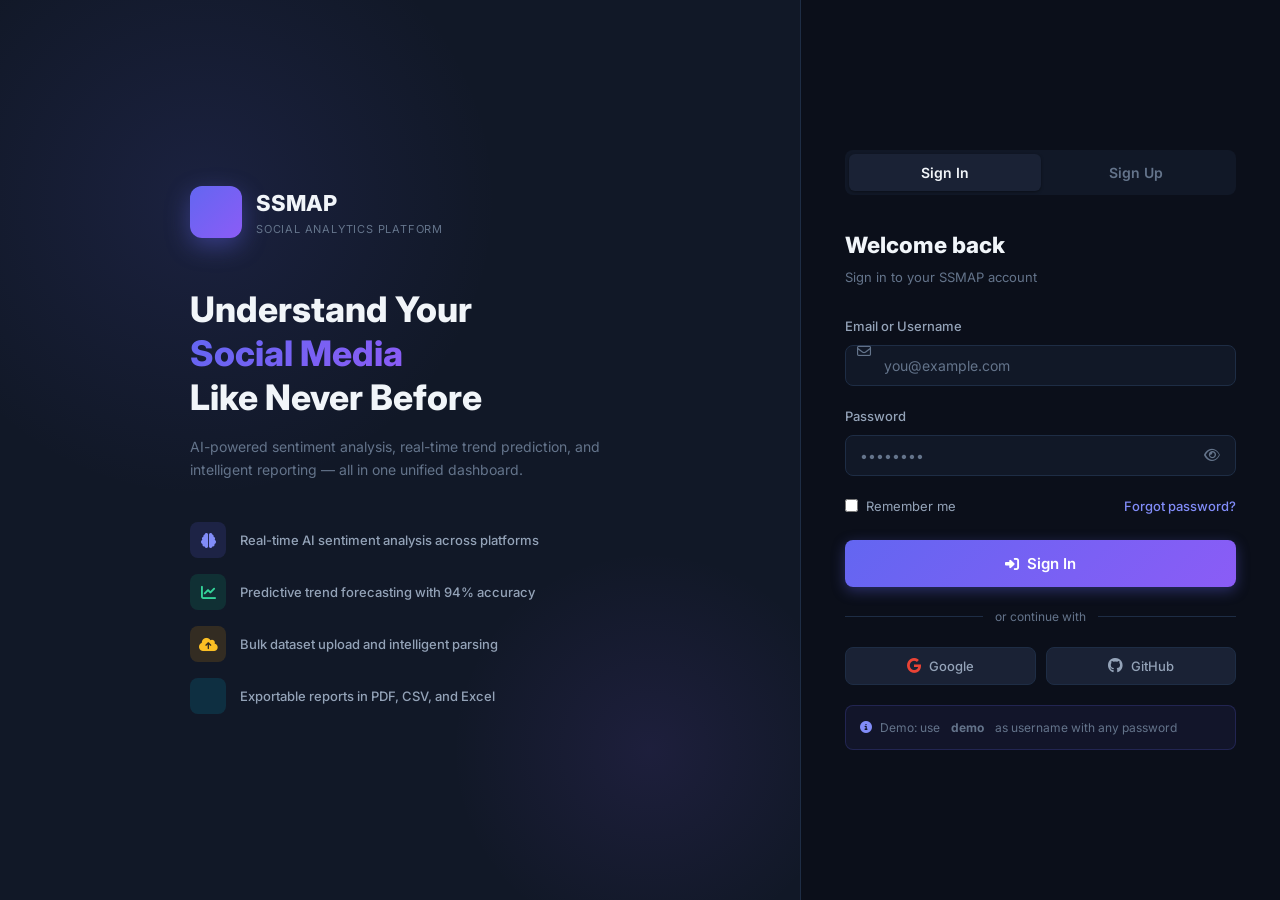
==== index.html @ 897c2b69 "Initial commit" ====
<!DOCTYPE html>
<html lang="en">
<head>
  <meta charset="UTF-8" />
  <meta name="viewport" content="width=device-width, initial-scale=1.0" />
  <title>SSMAP — Login</title>
  <link rel="preconnect" href="https://fonts.googleapis.com" />
  <link rel="preconnect" href="https://fonts.gstatic.com" crossorigin />
  <link href="https://fonts.googleapis.com/css2?family=Inter:wght@300;400;500;600;700;800&display=swap" rel="stylesheet" />
  <link rel="stylesheet" href="https://cdnjs.cloudflare.com/ajax/libs/font-awesome/6.5.1/css/all.min.css" />
  <link rel="stylesheet" href="css/style.css" />
  <style>
    body { display: flex; min-height: 100vh; overflow: hidden; }

    /* Left Panel */
    .auth-left {
      flex: 1;
      background: var(--bg-secondary);
      display: flex;
      flex-direction: column;
      justify-content: center;
      align-items: center;
      padding: 60px;
      position: relative;
      overflow: hidden;
    }
    .auth-left::before {
      content: '';
      position: absolute;
      width: 600px; height: 600px;
      border-radius: 50%;
      background: radial-gradient(circle, rgba(99,102,241,0.12), transparent 70%);
      top: -100px; left: -100px;
      animation: pulse 6s ease-in-out infinite;
    }
    .auth-left::after {
      content: '';
      position: absolute;
      width: 400px; height: 400px;
      border-radius: 50%;
      background: radial-gradient(circle, rgba(139,92,246,0.1), transparent 70%);
      bottom: -50px; right: -50px;
      animation: pulse 8s ease-in-out infinite reverse;
    }
    @keyframes pulse { 0%,100%{transform:scale(1)}50%{transform:scale(1.1)} }

    .auth-left-content { position: relative; z-index: 1; max-width: 420px; }

    .brand { display: flex; align-items: center; gap: 14px; margin-bottom: 48px; }
    .brand-icon {
      width: 52px; height: 52px;
      background: var(--gradient-primary);
      border-radius: var(--radius-md);
      display: flex; align-items: center; justify-content: center;
      font-size: 24px; color: #fff;
      box-shadow: 0 8px 24px rgba(99,102,241,0.4);
    }
    .brand-name { font-size: 22px; font-weight: 800; color: var(--text-primary); }
    .brand-sub { font-size: 11px; color: var(--text-muted); text-transform: uppercase; letter-spacing: 0.8px; }

    .hero-title { font-size: 2.2rem; font-weight: 800; line-height: 1.25; margin-bottom: 16px; }
    .hero-title span { background: var(--gradient-primary); -webkit-background-clip: text; -webkit-text-fill-color: transparent; background-clip: text; }
    .hero-desc { color: var(--text-muted); font-size: 14px; line-height: 1.7; margin-bottom: 40px; }

    .feature-list { display: flex; flex-direction: column; gap: 16px; }
    .feature-item { display: flex; align-items: center; gap: 14px; }
    .feature-icon {
      width: 36px; height: 36px;
      border-radius: var(--radius-sm);
      display: flex; align-items: center; justify-content: center;
      font-size: 15px; flex-shrink: 0;
    }
    .feature-icon.a { background: rgba(99,102,241,0.15); color: var(--primary-light); }
    .feature-icon.b { background: rgba(16,185,129,0.15); color: #34d399; }
    .feature-icon.c { background: rgba(245,158,11,0.15); color: #fbbf24; }
    .feature-icon.d { background: rgba(6,182,212,0.15); color: #22d3ee; }
    .feature-text { font-size: 13px; color: var(--text-secondary); font-weight: 500; }

    /* Right Panel */
    .auth-right {
      width: 480px;
      flex-shrink: 0;
      background: var(--bg-primary);
      border-left: 1px solid var(--border);
      display: flex;
      align-items: center;
      justify-content: center;
      padding: 48px 44px;
    }
    .auth-form-wrapper { width: 100%; }

    .auth-tabs { display: flex; background: var(--bg-secondary); border-radius: var(--radius-sm); padding: 4px; margin-bottom: 32px; }
    .auth-tab {
      flex: 1; padding: 10px;
      border-radius: 6px;
      border: none;
      background: transparent;
      color: var(--text-muted);
      font-size: 14px;
      font-weight: 600;
      cursor: pointer;
      font-family: inherit;
      transition: var(--transition);
    }
    .auth-tab.active { background: var(--bg-card); color: var(--text-primary); box-shadow: var(--shadow-sm); }

    .auth-form { display: none; }
    .auth-form.active { display: block; animation: fadeInUp 0.35s ease; }

    .auth-heading { margin-bottom: 28px; }
    .auth-heading h2 { font-size: 1.4rem; font-weight: 800; }
    .auth-heading p { color: var(--text-muted); font-size: 13px; margin-top: 4px; }

    .password-wrapper { position: relative; }
    .password-toggle {
      position: absolute; right: 12px; top: 50%; transform: translateY(-50%);
      background: none; border: none; color: var(--text-muted); cursor: pointer;
      font-size: 14px; padding: 4px; transition: var(--transition);
    }
    .password-toggle:hover { color: var(--text-secondary); }

    .remember-row { display: flex; align-items: center; justify-content: space-between; margin-bottom: 24px; }
    .checkbox-label { display: flex; align-items: center; gap: 8px; cursor: pointer; font-size: 13px; color: var(--text-secondary); }
    .checkbox-label input { accent-color: var(--primary); }
    .forgot-link { font-size: 13px; color: var(--primary-light); font-weight: 500; }
    .forgot-link:hover { color: var(--text-primary); }

    .divider-text { display: flex; align-items: center; gap: 12px; margin: 20px 0; }
    .divider-text::before, .divider-text::after { content: ''; flex: 1; height: 1px; background: var(--border); }
    .divider-text span { font-size: 12px; color: var(--text-muted); }

    .social-btns { display: grid; grid-template-columns: 1fr 1fr; gap: 10px; margin-bottom: 20px; }
    .social-btn {
      display: flex; align-items: center; justify-content: center; gap: 8px;
      padding: 10px; border-radius: var(--radius-sm);
      background: var(--bg-card); border: 1px solid var(--border);
      color: var(--text-secondary); font-size: 13px; font-weight: 500;
      cursor: pointer; font-family: inherit; transition: var(--transition);
    }
    .social-btn:hover { border-color: var(--primary); color: var(--text-primary); }
    .social-btn i { font-size: 15px; }
    .social-btn .fa-google { color: #ea4335; }
    .social-btn .fa-github { color: #94a3b8; }

    .demo-hint {
      background: rgba(99,102,241,0.08);
      border: 1px solid rgba(99,102,241,0.2);
      border-radius: var(--radius-sm);
      padding: 12px 14px;
      font-size: 12px;
      color: var(--text-muted);
      margin-top: 20px;
      display: flex; align-items: center; gap: 8px;
    }
    .demo-hint i { color: var(--primary-light); }

    .strength-bar { height: 4px; border-radius: 4px; background: var(--bg-secondary); margin-top: 8px; overflow: hidden; }
    .strength-fill { height: 100%; border-radius: 4px; transition: width 0.3s, background 0.3s; width: 0%; }
    .strength-label { font-size: 11px; margin-top: 4px; font-weight: 500; }

    @media (max-width: 860px) {
      .auth-left { display: none; }
      .auth-right { width: 100%; border: none; }
    }
  </style>
</head>
<body>
  <!-- Left Panel -->
  <div class="auth-left">
    <div class="auth-left-content">
      <div class="brand">
        <div class="brand-icon"><i class="fa-solid fa-chart-network"></i></div>
        <div>
          <div class="brand-name">SSMAP</div>
          <div class="brand-sub">Social Analytics Platform</div>
        </div>
      </div>

      <h1 class="hero-title">
        Understand Your<br />
        <span>Social Media</span><br />
        Like Never Before
      </h1>
      <p class="hero-desc">
        AI-powered sentiment analysis, real-time trend prediction, and intelligent reporting — all in one unified dashboard.
      </p>

      <div class="feature-list">
        <div class="feature-item">
          <div class="feature-icon a"><i class="fa-solid fa-brain"></i></div>
          <div class="feature-text">Real-time AI sentiment analysis across platforms</div>
        </div>
        <div class="feature-item">
          <div class="feature-icon b"><i class="fa-solid fa-chart-line"></i></div>
          <div class="feature-text">Predictive trend forecasting with 94% accuracy</div>
        </div>
        <div class="feature-item">
          <div class="feature-icon c"><i class="fa-solid fa-cloud-arrow-up"></i></div>
          <div class="feature-text">Bulk dataset upload and intelligent parsing</div>
        </div>
        <div class="feature-item">
          <div class="feature-icon d"><i class="fa-solid fa-file-chart-column"></i></div>
          <div class="feature-text">Exportable reports in PDF, CSV, and Excel</div>
        </div>
      </div>
    </div>
  </div>

  <!-- Right Panel -->
  <div class="auth-right">
    <div class="auth-form-wrapper">
      <!-- Tabs -->
      <div class="auth-tabs">
        <button class="auth-tab active" id="tab-login" onclick="switchTab('login')">Sign In</button>
        <button class="auth-tab" id="tab-signup" onclick="switchTab('signup')">Sign Up</button>
      </div>

      <!-- Login Form -->
      <div class="auth-form active" id="form-login">
        <div class="auth-heading">
          <h2>Welcome back</h2>
          <p>Sign in to your SSMAP account</p>
        </div>

        <div class="form-group form-control-icon">
          <label class="form-label">Email or Username</label>
          <i class="fa-regular fa-envelope"></i>
          <input type="text" class="form-control" id="login-identifier" placeholder="you@example.com" />
        </div>

        <div class="form-group">
          <label class="form-label">Password</label>
          <div class="password-wrapper">
            <input type="password" class="form-control" id="login-password" placeholder="••••••••" />
            <button class="password-toggle" onclick="togglePwd('login-password', this)" type="button">
              <i class="fa-regular fa-eye"></i>
            </button>
          </div>
        </div>

        <div class="remember-row">
          <label class="checkbox-label">
            <input type="checkbox" id="remember-me" />
            Remember me
          </label>
          <a href="#" class="forgot-link">Forgot password?</a>
        </div>

        <button class="btn btn-primary btn-block btn-lg" id="login-btn" onclick="handleLogin()">
          <i class="fa-solid fa-right-to-bracket"></i>
          Sign In
        </button>

        <div class="divider-text"><span>or continue with</span></div>

        <div class="social-btns">
          <button class="social-btn" onclick="socialLogin('Google')">
            <i class="fa-brands fa-google"></i> Google
          </button>
          <button class="social-btn" onclick="socialLogin('GitHub')">
            <i class="fa-brands fa-github"></i> GitHub
          </button>
        </div>

        <div class="demo-hint">
          <i class="fa-solid fa-circle-info"></i>
          Demo: use <strong>&nbsp;demo&nbsp;</strong> as username with any password
        </div>
      </div>

      <!-- Signup Form -->
      <div class="auth-form" id="form-signup">
        <div class="auth-heading">
          <h2>Create account</h2>
          <p>Start your free SSMAP trial today</p>
        </div>

        <div class="grid grid-2" style="gap:12px;">
          <div class="form-group">
            <label class="form-label">First Name</label>
            <input type="text" class="form-control" id="signup-first" placeholder="Alex" />
          </div>
          <div class="form-group">
            <label class="form-label">Last Name</label>
            <input type="text" class="form-control" id="signup-last" placeholder="Johnson" />
          </div>
        </div>

        <div class="form-group form-control-icon">
          <label class="form-label">Work Email</label>
          <i class="fa-regular fa-envelope"></i>
          <input type="email" class="form-control" id="signup-email" placeholder="you@company.com" />
        </div>

        <div class="form-group">
          <label class="form-label">Password</label>
          <div class="password-wrapper">
            <input type="password" class="form-control" id="signup-password" placeholder="Min. 8 characters" oninput="checkPasswordStrength(this.value)" />
            <button class="password-toggle" onclick="togglePwd('signup-password', this)" type="button">
              <i class="fa-regular fa-eye"></i>
            </button>
          </div>
          <div class="strength-bar"><div class="strength-fill" id="strength-fill"></div></div>
          <div class="strength-label text-muted" id="strength-label"></div>
        </div>

        <div class="form-group">
          <label class="form-label">Organization (optional)</label>
          <input type="text" class="form-control" id="signup-org" placeholder="Your company or university" />
        </div>

        <div class="form-group">
          <label class="checkbox-label" style="margin-bottom:0">
            <input type="checkbox" id="agree-terms" />
            I agree to the <a href="#" class="forgot-link" style="margin-left:4px">Terms of Service</a>&nbsp;and&nbsp;<a href="#" class="forgot-link">Privacy Policy</a>
          </label>
        </div>

        <button class="btn btn-primary btn-block btn-lg" onclick="handleSignup()">
          <i class="fa-solid fa-user-plus"></i>
          Create Account
        </button>

        <div class="social-btns" style="margin-top:16px;">
          <button class="social-btn" onclick="socialLogin('Google')">
            <i class="fa-brands fa-google"></i> Google
          </button>
          <button class="social-btn" onclick="socialLogin('GitHub')">
            <i class="fa-brands fa-github"></i> GitHub
          </button>
        </div>
      </div>
    </div>
  </div>

  <script src="js/app.js"></script>
  <script>
    // Redirect if already logged in
    if (Auth.getUser()) window.location.href = 'dashboard.html';

    function switchTab(tab) {
      document.querySelectorAll('.auth-tab').forEach(t => t.classList.remove('active'));
      document.querySelectorAll('.auth-form').forEach(f => f.classList.remove('active'));
      document.getElementById('tab-' + tab).classList.add('active');
      document.getElementById('form-' + tab).classList.add('active');
    }

    function togglePwd(id, btn) {
      const input = document.getElementById(id);
      const icon = btn.querySelector('i');
      if (input.type === 'password') {
        input.type = 'text';
        icon.className = 'fa-regular fa-eye-slash';
      } else {
        input.type = 'password';
        icon.className = 'fa-regular fa-eye';
      }
    }

    function handleLogin() {
      const identifier = document.getElementById('login-identifier').value.trim();
      const password   = document.getElementById('login-password').value;
      const btn        = document.getElementById('login-btn');

      if (!identifier || !password) {
        showToast('Please fill in all fields', 'error'); return;
      }

      btn.disabled = true;
      btn.innerHTML = '<span class="spinner"></span> Signing in…';

      setTimeout(() => {
        const user = mockLogin(identifier, password);
        if (user) {
          Auth.login(user);
          showToast('Welcome back, ' + user.name + '!', 'success');
          setTimeout(() => window.location.href = 'dashboard.html', 700);
        } else {
          showToast('Invalid credentials. Try "demo" as username.', 'error');
          btn.disabled = false;
          btn.innerHTML = '<i class="fa-solid fa-right-to-bracket"></i> Sign In';
        }
      }, 900);
    }

    function handleSignup() {
      const first  = document.getElementById('signup-first').value.trim();
      const last   = document.getElementById('signup-last').value.trim();
      const email  = document.getElementById('signup-email').value.trim();
      const pwd    = document.getElementById('signup-password').value;
      const agreed = document.getElementById('agree-terms').checked;

      if (!first || !last || !email || !pwd) { showToast('Please fill in all required fields', 'error'); return; }
      if (!agreed) { showToast('Please agree to the Terms of Service', 'warning'); return; }
      if (pwd.length < 8) { showToast('Password must be at least 8 characters', 'error'); return; }

      const user = { id: 99, name: first + ' ' + last, email, role: 'Analyst', avatar: first[0] + last[0] };
      Auth.login(user);
      showToast('Account created! Welcome aboard.', 'success');
      setTimeout(() => window.location.href = 'dashboard.html', 800);
    }

    function socialLogin(provider) {
      showToast(provider + ' OAuth integration coming soon!', 'info');
    }

    function checkPasswordStrength(pwd) {
      const fill  = document.getElementById('strength-fill');
      const label = document.getElementById('strength-label');
      let score = 0;
      if (pwd.length >= 8)   score++;
      if (/[A-Z]/.test(pwd)) score++;
      if (/[0-9]/.test(pwd)) score++;
      if (/[^A-Za-z0-9]/.test(pwd)) score++;
      const levels = [
        { w: '0%',   c: 'transparent', t: '' },
        { w: '25%',  c: '#ef4444', t: 'Weak' },
        { w: '50%',  c: '#f59e0b', t: 'Fair' },
        { w: '75%',  c: '#06b6d4', t: 'Good' },
        { w: '100%', c: '#10b981', t: 'Strong' },
      ];
      const l = levels[score] || levels[0];
      fill.style.width = l.w;
      fill.style.background = l.c;
      label.textContent = l.t;
      label.style.color = l.c;
    }

    // Enter key → login
    document.addEventListener('keydown', e => {
      if (e.key === 'Enter') {
        if (document.getElementById('form-login').classList.contains('active')) handleLogin();
        else handleSignup();
      }
    });
  </script>
</body>
</html>
---- css/style.css ----
/* ============================================
   Smart Social Media Analytics Platform
   Global Stylesheet
   ============================================ */

@import url('https://fonts.googleapis.com/css2?family=Inter:wght@300;400;500;600;700;800&display=swap');

:root {
  --bg-primary: #0b0f1a;
  --bg-secondary: #111827;
  --bg-card: #1a2235;
  --bg-card-hover: #1e2a40;
  --sidebar-bg: #0d1421;
  --sidebar-width: 260px;

  --primary: #6366f1;
  --primary-dark: #4f46e5;
  --primary-light: #818cf8;
  --accent: #8b5cf6;
  --success: #10b981;
  --warning: #f59e0b;
  --danger: #ef4444;
  --info: #06b6d4;

  --text-primary: #f1f5f9;
  --text-secondary: #94a3b8;
  --text-muted: #64748b;
  --border: #1e2d45;
  --border-light: #263347;

  --gradient-primary: linear-gradient(135deg, #6366f1, #8b5cf6);
  --gradient-success: linear-gradient(135deg, #10b981, #059669);
  --gradient-warning: linear-gradient(135deg, #f59e0b, #d97706);
  --gradient-danger: linear-gradient(135deg, #ef4444, #dc2626);
  --gradient-info: linear-gradient(135deg, #06b6d4, #0284c7);

  --shadow-sm: 0 1px 3px rgba(0,0,0,0.4);
  --shadow-md: 0 4px 16px rgba(0,0,0,0.4);
  --shadow-lg: 0 8px 32px rgba(0,0,0,0.5);
  --shadow-glow: 0 0 24px rgba(99,102,241,0.2);

  --radius-sm: 8px;
  --radius-md: 12px;
  --radius-lg: 16px;
  --radius-xl: 24px;

  --transition: all 0.2s ease;
  --transition-slow: all 0.35s ease;
}

*, *::before, *::after { box-sizing: border-box; margin: 0; padding: 0; }

html { scroll-behavior: smooth; }

body {
  font-family: 'Inter', -apple-system, BlinkMacSystemFont, sans-serif;
  background: var(--bg-primary);
  color: var(--text-primary);
  min-height: 100vh;
  font-size: 14px;
  line-height: 1.6;
  -webkit-font-smoothing: antialiased;
}

/* ─── Scrollbar ─── */
::-webkit-scrollbar { width: 6px; height: 6px; }
::-webkit-scrollbar-track { background: var(--bg-secondary); }
::-webkit-scrollbar-thumb { background: var(--border-light); border-radius: 3px; }
::-webkit-scrollbar-thumb:hover { background: var(--primary); }

/* ─── Typography ─── */
h1 { font-size: 2rem; font-weight: 800; }
h2 { font-size: 1.5rem; font-weight: 700; }
h3 { font-size: 1.15rem; font-weight: 600; }
h4 { font-size: 1rem; font-weight: 600; }
p { color: var(--text-secondary); }

a { color: var(--primary-light); text-decoration: none; transition: var(--transition); }
a:hover { color: var(--text-primary); }

/* ─── Buttons ─── */
.btn {
  display: inline-flex;
  align-items: center;
  gap: 8px;
  padding: 10px 20px;
  border-radius: var(--radius-sm);
  font-size: 14px;
  font-weight: 600;
  cursor: pointer;
  border: none;
  transition: var(--transition);
  white-space: nowrap;
  font-family: inherit;
}
.btn-primary {
  background: var(--gradient-primary);
  color: #fff;
  box-shadow: 0 4px 14px rgba(99,102,241,0.35);
}
.btn-primary:hover { transform: translateY(-1px); box-shadow: 0 6px 20px rgba(99,102,241,0.45); }
.btn-secondary { background: var(--bg-card); color: var(--text-primary); border: 1px solid var(--border-light); }
.btn-secondary:hover { background: var(--bg-card-hover); border-color: var(--primary); }
.btn-success { background: var(--gradient-success); color: #fff; }
.btn-danger { background: var(--gradient-danger); color: #fff; }
.btn-sm { padding: 6px 14px; font-size: 12px; }
.btn-lg { padding: 14px 28px; font-size: 15px; }
.btn-block { width: 100%; justify-content: center; }
.btn:disabled { opacity: 0.5; cursor: not-allowed; transform: none !important; }
.btn i { font-size: 14px; }

/* ─── Form Elements ─── */
.form-group { margin-bottom: 20px; }
.form-label {
  display: block;
  font-size: 13px;
  font-weight: 500;
  color: var(--text-secondary);
  margin-bottom: 8px;
}
.form-control {
  width: 100%;
  padding: 11px 14px;
  background: var(--bg-secondary);
  border: 1px solid var(--border);
  border-radius: var(--radius-sm);
  color: var(--text-primary);
  font-size: 14px;
  font-family: inherit;
  transition: var(--transition);
  outline: none;
}
.form-control:focus { border-color: var(--primary); box-shadow: 0 0 0 3px rgba(99,102,241,0.15); }
.form-control::placeholder { color: var(--text-muted); }
.form-control-icon { position: relative; }
.form-control-icon i { position: absolute; left: 12px; top: 50%; transform: translateY(-50%); color: var(--text-muted); }
.form-control-icon .form-control { padding-left: 38px; }
select.form-control { cursor: pointer; }
textarea.form-control { resize: vertical; min-height: 100px; }

/* ─── Cards ─── */
.card {
  background: var(--bg-card);
  border: 1px solid var(--border);
  border-radius: var(--radius-lg);
  padding: 24px;
  transition: var(--transition-slow);
}
.card:hover { border-color: var(--border-light); }
.card-header {
  display: flex;
  align-items: center;
  justify-content: space-between;
  margin-bottom: 20px;
}
.card-title { font-size: 15px; font-weight: 600; color: var(--text-primary); }
.card-subtitle { font-size: 12px; color: var(--text-muted); margin-top: 2px; }

/* ─── Stat Cards ─── */
.stat-card {
  background: var(--bg-card);
  border: 1px solid var(--border);
  border-radius: var(--radius-lg);
  padding: 22px 24px;
  display: flex;
  align-items: center;
  gap: 18px;
  transition: var(--transition-slow);
  position: relative;
  overflow: hidden;
}
.stat-card::before {
  content: '';
  position: absolute;
  top: 0; left: 0;
  width: 4px; height: 100%;
}
.stat-card.primary::before { background: var(--gradient-primary); }
.stat-card.success::before { background: var(--gradient-success); }
.stat-card.warning::before { background: var(--gradient-warning); }
.stat-card.danger::before { background: var(--gradient-danger); }
.stat-card.info::before { background: var(--gradient-info); }
.stat-card:hover { transform: translateY(-2px); box-shadow: var(--shadow-md); border-color: var(--border-light); }

.stat-icon {
  width: 52px;
  height: 52px;
  border-radius: var(--radius-md);
  display: flex;
  align-items: center;
  justify-content: center;
  font-size: 22px;
  flex-shrink: 0;
}
.stat-icon.primary { background: rgba(99,102,241,0.15); color: var(--primary-light); }
.stat-icon.success { background: rgba(16,185,129,0.15); color: #34d399; }
.stat-icon.warning { background: rgba(245,158,11,0.15); color: #fbbf24; }
.stat-icon.danger { background: rgba(239,68,68,0.15); color: #f87171; }
.stat-icon.info { background: rgba(6,182,212,0.15); color: #22d3ee; }

.stat-content { flex: 1; }
.stat-value { font-size: 1.8rem; font-weight: 800; color: var(--text-primary); line-height: 1; }
.stat-label { font-size: 12px; color: var(--text-muted); margin-top: 4px; font-weight: 500; text-transform: uppercase; letter-spacing: 0.5px; }
.stat-change { font-size: 12px; font-weight: 600; margin-top: 6px; }
.stat-change.up { color: var(--success); }
.stat-change.down { color: var(--danger); }

/* ─── Badges ─── */
.badge {
  display: inline-flex;
  align-items: center;
  gap: 4px;
  padding: 3px 10px;
  border-radius: 20px;
  font-size: 11px;
  font-weight: 600;
  letter-spacing: 0.3px;
}
.badge-primary { background: rgba(99,102,241,0.2); color: var(--primary-light); }
.badge-success { background: rgba(16,185,129,0.2); color: #34d399; }
.badge-warning { background: rgba(245,158,11,0.2); color: #fbbf24; }
.badge-danger { background: rgba(239,68,68,0.2); color: #f87171; }
.badge-info { background: rgba(6,182,212,0.2); color: #22d3ee; }
.badge-neutral { background: rgba(148,163,184,0.15); color: var(--text-secondary); }

/* ─── Progress Bar ─── */
.progress-bar {
  background: var(--bg-secondary);
  border-radius: 20px;
  height: 8px;
  overflow: hidden;
}
.progress-fill {
  height: 100%;
  border-radius: 20px;
  transition: width 0.8s ease;
}
.progress-fill.primary { background: var(--gradient-primary); }
.progress-fill.success { background: var(--gradient-success); }
.progress-fill.warning { background: var(--gradient-warning); }
.progress-fill.danger { background: var(--gradient-danger); }

/* ─── Tables ─── */
.table-wrapper { overflow-x: auto; border-radius: var(--radius-md); }
table { width: 100%; border-collapse: collapse; }
thead th {
  padding: 12px 16px;
  text-align: left;
  font-size: 11px;
  font-weight: 600;
  text-transform: uppercase;
  letter-spacing: 0.8px;
  color: var(--text-muted);
  border-bottom: 1px solid var(--border);
  background: var(--bg-secondary);
  white-space: nowrap;
}
thead th:first-child { border-radius: var(--radius-sm) 0 0 0; }
thead th:last-child { border-radius: 0 var(--radius-sm) 0 0; }
tbody td {
  padding: 13px 16px;
  border-bottom: 1px solid var(--border);
  color: var(--text-secondary);
  font-size: 13px;
}
tbody tr:last-child td { border-bottom: none; }
tbody tr:hover td { background: rgba(255,255,255,0.02); color: var(--text-primary); }
tbody tr { transition: var(--transition); }

/* ─── Tabs ─── */
.tabs { display: flex; gap: 4px; background: var(--bg-secondary); padding: 4px; border-radius: var(--radius-sm); width: fit-content; }
.tab-btn {
  padding: 8px 18px;
  border-radius: 6px;
  border: none;
  background: transparent;
  color: var(--text-muted);
  font-size: 13px;
  font-weight: 500;
  cursor: pointer;
  font-family: inherit;
  transition: var(--transition);
}
.tab-btn.active { background: var(--bg-card); color: var(--text-primary); box-shadow: var(--shadow-sm); }
.tab-btn:hover:not(.active) { color: var(--text-secondary); }

/* ─── Layout ─── */
.app-container {
  display: flex;
  min-height: 100vh;
}

/* ─── Sidebar ─── */
.sidebar {
  width: var(--sidebar-width);
  background: var(--sidebar-bg);
  border-right: 1px solid var(--border);
  display: flex;
  flex-direction: column;
  position: fixed;
  top: 0; left: 0;
  height: 100vh;
  z-index: 100;
  transition: var(--transition-slow);
}

.sidebar-logo {
  padding: 24px 20px;
  display: flex;
  align-items: center;
  gap: 12px;
  border-bottom: 1px solid var(--border);
}
.logo-icon {
  width: 38px;
  height: 38px;
  background: var(--gradient-primary);
  border-radius: var(--radius-sm);
  display: flex;
  align-items: center;
  justify-content: center;
  font-size: 18px;
  color: #fff;
  flex-shrink: 0;
  box-shadow: 0 4px 12px rgba(99,102,241,0.4);
}
.logo-text { font-size: 15px; font-weight: 700; color: var(--text-primary); line-height: 1.2; }
.logo-sub { font-size: 10px; color: var(--text-muted); font-weight: 400; letter-spacing: 0.5px; text-transform: uppercase; }

.sidebar-nav { flex: 1; padding: 16px 12px; overflow-y: auto; }
.nav-section-title {
  font-size: 10px;
  font-weight: 600;
  text-transform: uppercase;
  letter-spacing: 1px;
  color: var(--text-muted);
  padding: 12px 10px 8px;
}
.nav-item {
  display: flex;
  align-items: center;
  gap: 12px;
  padding: 10px 12px;
  border-radius: var(--radius-sm);
  color: var(--text-secondary);
  font-size: 13.5px;
  font-weight: 500;
  cursor: pointer;
  transition: var(--transition);
  margin-bottom: 2px;
  text-decoration: none;
}
.nav-item i { font-size: 16px; width: 20px; text-align: center; }
.nav-item:hover { background: rgba(255,255,255,0.05); color: var(--text-primary); }
.nav-item.active { background: rgba(99,102,241,0.15); color: var(--primary-light); }
.nav-item.active i { color: var(--primary); }
.nav-badge {
  margin-left: auto;
  background: var(--primary);
  color: #fff;
  font-size: 10px;
  font-weight: 700;
  padding: 2px 7px;
  border-radius: 20px;
}

.sidebar-footer {
  padding: 16px 12px;
  border-top: 1px solid var(--border);
}
.user-card {
  display: flex;
  align-items: center;
  gap: 12px;
  padding: 10px;
  border-radius: var(--radius-sm);
  cursor: pointer;
  transition: var(--transition);
}
.user-card:hover { background: rgba(255,255,255,0.05); }
.user-avatar {
  width: 36px;
  height: 36px;
  border-radius: 50%;
  background: var(--gradient-primary);
  display: flex;
  align-items: center;
  justify-content: center;
  font-size: 14px;
  font-weight: 700;
  color: #fff;
  flex-shrink: 0;
}
.user-name { font-size: 13px; font-weight: 600; color: var(--text-primary); }
.user-role { font-size: 11px; color: var(--text-muted); }
.user-card i { margin-left: auto; color: var(--text-muted); font-size: 14px; }

/* ─── Main Content ─── */
.main-content {
  flex: 1;
  margin-left: var(--sidebar-width);
  display: flex;
  flex-direction: column;
  min-height: 100vh;
}

/* ─── Topbar ─── */
.topbar {
  background: var(--bg-secondary);
  border-bottom: 1px solid var(--border);
  padding: 14px 28px;
  display: flex;
  align-items: center;
  gap: 16px;
  position: sticky;
  top: 0;
  z-index: 50;
}
.topbar-title { font-size: 17px; font-weight: 700; color: var(--text-primary); }
.topbar-subtitle { font-size: 12px; color: var(--text-muted); }
.topbar-spacer { flex: 1; }
.search-bar {
  display: flex;
  align-items: center;
  gap: 10px;
  background: var(--bg-card);
  border: 1px solid var(--border);
  border-radius: var(--radius-sm);
  padding: 8px 14px;
  min-width: 220px;
  transition: var(--transition);
}
.search-bar:focus-within { border-color: var(--primary); }
.search-bar i { color: var(--text-muted); font-size: 14px; }
.search-bar input { background: transparent; border: none; outline: none; color: var(--text-primary); font-size: 13px; font-family: inherit; width: 100%; }
.search-bar input::placeholder { color: var(--text-muted); }
.topbar-icon-btn {
  width: 38px; height: 38px;
  border-radius: var(--radius-sm);
  background: var(--bg-card);
  border: 1px solid var(--border);
  display: flex;
  align-items: center;
  justify-content: center;
  cursor: pointer;
  color: var(--text-secondary);
  font-size: 16px;
  transition: var(--transition);
  position: relative;
  text-decoration: none;
}
.topbar-icon-btn:hover { color: var(--text-primary); border-color: var(--primary); }
.notif-dot {
  position: absolute;
  top: 7px; right: 7px;
  width: 8px; height: 8px;
  background: var(--danger);
  border-radius: 50%;
  border: 2px solid var(--bg-secondary);
}

/* ─── Page Content ─── */
.page-content { padding: 28px; flex: 1; }

.page-header { margin-bottom: 28px; }
.page-header h2 { font-size: 1.5rem; font-weight: 700; }
.page-header p { color: var(--text-muted); margin-top: 4px; font-size: 13px; }

/* ─── Grid Layouts ─── */
.grid { display: grid; gap: 20px; }
.grid-2 { grid-template-columns: repeat(2, 1fr); }
.grid-3 { grid-template-columns: repeat(3, 1fr); }
.grid-4 { grid-template-columns: repeat(4, 1fr); }
.grid-5 { grid-template-columns: repeat(5, 1fr); }

/* ─── Alerts ─── */
.alert {
  display: flex;
  align-items: flex-start;
  gap: 12px;
  padding: 14px 18px;
  border-radius: var(--radius-sm);
  border: 1px solid;
  font-size: 13px;
}
.alert i { margin-top: 1px; font-size: 15px; }
.alert-info { background: rgba(6,182,212,0.1); border-color: rgba(6,182,212,0.3); color: #67e8f9; }
.alert-success { background: rgba(16,185,129,0.1); border-color: rgba(16,185,129,0.3); color: #6ee7b7; }
.alert-warning { background: rgba(245,158,11,0.1); border-color: rgba(245,158,11,0.3); color: #fde68a; }
.alert-danger { background: rgba(239,68,68,0.1); border-color: rgba(239,68,68,0.3); color: #fca5a5; }

/* ─── Loading / Spinner ─── */
.spinner {
  width: 20px; height: 20px;
  border: 2px solid rgba(255,255,255,0.2);
  border-top-color: #fff;
  border-radius: 50%;
  animation: spin 0.7s linear infinite;
  display: inline-block;
}
@keyframes spin { to { transform: rotate(360deg); } }

/* ─── Tooltip ─── */
[data-tooltip] { position: relative; cursor: pointer; }
[data-tooltip]::after {
  content: attr(data-tooltip);
  position: absolute;
  bottom: calc(100% + 6px);
  left: 50%;
  transform: translateX(-50%);
  background: #1e2a40;
  color: var(--text-primary);
  font-size: 11px;
  padding: 5px 10px;
  border-radius: 6px;
  white-space: nowrap;
  opacity: 0;
  pointer-events: none;
  transition: opacity 0.2s;
  z-index: 999;
  border: 1px solid var(--border);
}
[data-tooltip]:hover::after { opacity: 1; }

/* ─── Divider ─── */
.divider { height: 1px; background: var(--border); margin: 20px 0; }

/* ─── Empty State ─── */
.empty-state {
  text-align: center;
  padding: 60px 20px;
  color: var(--text-muted);
}
.empty-state i { font-size: 48px; margin-bottom: 16px; opacity: 0.4; display: block; }
.empty-state h3 { color: var(--text-secondary); margin-bottom: 8px; }
.empty-state p { font-size: 13px; }

/* ─── Utility ─── */
.flex { display: flex; }
.flex-col { flex-direction: column; }
.items-center { align-items: center; }
.justify-between { justify-content: space-between; }
.gap-2 { gap: 8px; }
.gap-3 { gap: 12px; }
.gap-4 { gap: 16px; }
.mt-1 { margin-top: 6px; }
.mt-2 { margin-top: 12px; }
.mt-3 { margin-top: 20px; }
.mb-3 { margin-bottom: 20px; }
.text-sm { font-size: 12px; }
.text-muted { color: var(--text-muted); }
.text-success { color: var(--success); }
.text-danger { color: var(--danger); }
.text-warning { color: var(--warning); }
.text-primary-c { color: var(--primary-light); }
.font-bold { font-weight: 700; }
.font-semibold { font-weight: 600; }
.w-full { width: 100%; }
.rounded { border-radius: var(--radius-sm); }
.overflow-hidden { overflow: hidden; }

/* ─── Animations ─── */
@keyframes fadeInUp {
  from { opacity: 0; transform: translateY(16px); }
  to   { opacity: 1; transform: translateY(0); }
}
.animate-in { animation: fadeInUp 0.4s ease forwards; }
.animate-in-delay-1 { animation: fadeInUp 0.4s 0.05s ease both; }
.animate-in-delay-2 { animation: fadeInUp 0.4s 0.1s ease both; }
.animate-in-delay-3 { animation: fadeInUp 0.4s 0.15s ease both; }
.animate-in-delay-4 { animation: fadeInUp 0.4s 0.2s ease both; }

/* ─── Responsive ─── */
@media (max-width: 1200px) {
  .grid-4 { grid-template-columns: repeat(2, 1fr); }
  .grid-5 { grid-template-columns: repeat(3, 1fr); }
}
@media (max-width: 900px) {
  :root { --sidebar-width: 220px; }
  .grid-3 { grid-template-columns: repeat(2, 1fr); }
}
@media (max-width: 700px) {
  .sidebar { transform: translateX(-100%); }
  .sidebar.open { transform: translateX(0); }
  .main-content { margin-left: 0; }
  .grid-2, .grid-3, .grid-4 { grid-template-columns: 1fr; }
  .page-content { padding: 16px; }
  .topbar { padding: 12px 16px; }
  .search-bar { min-width: 0; width: 160px; }
}
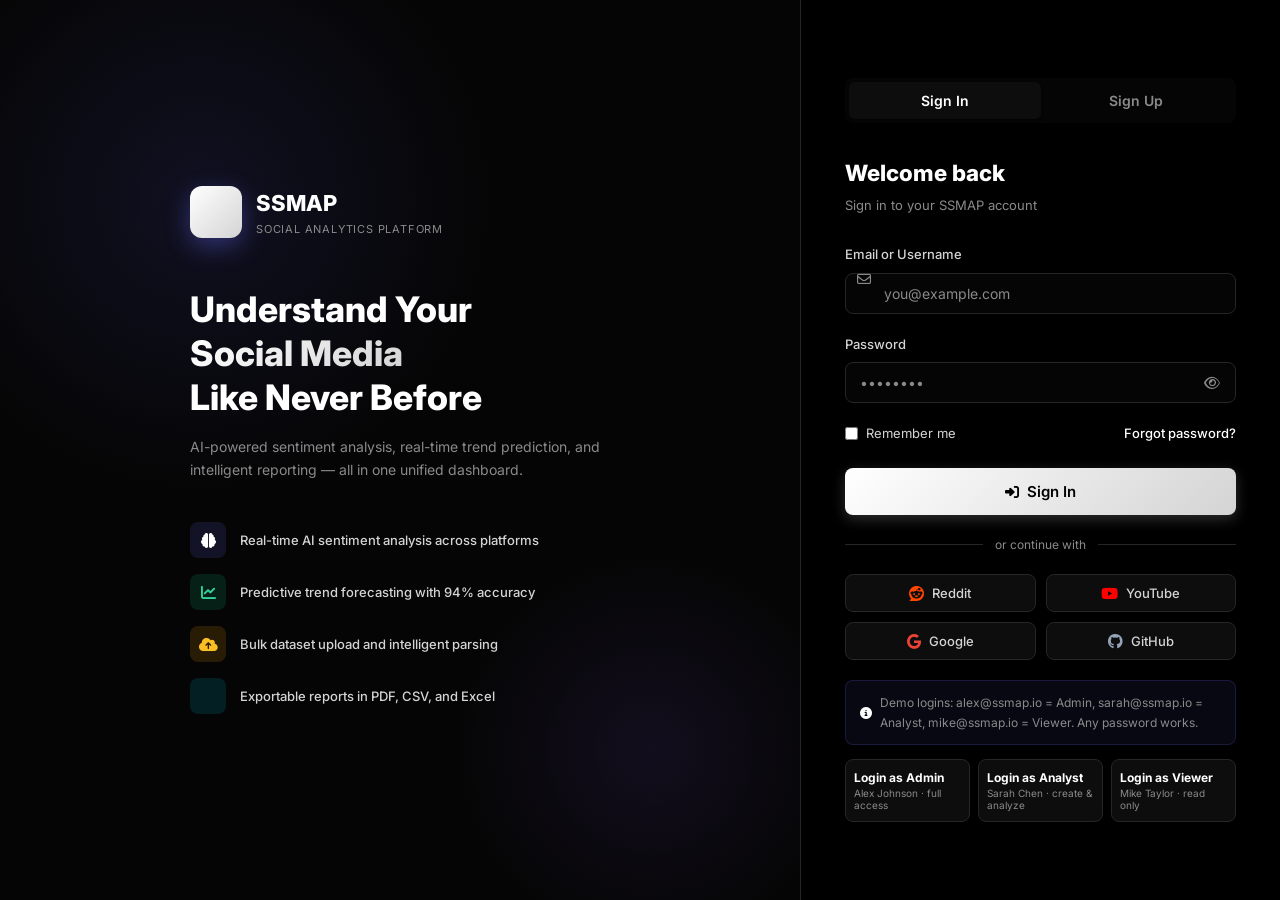
==== commit 7b913b38: "latest" ====
--- a/index.html
+++ b/index.html
@@ -154,6 +154,12 @@
     }
     .demo-hint i { color: var(--primary-light); }
 
+    .role-demo-grid { display: grid; grid-template-columns: repeat(3, 1fr); gap: 8px; margin-top: 14px; }
+    .role-demo-btn { border: 1px solid var(--border); background: var(--bg-card); color: var(--text-secondary); border-radius: var(--radius-sm); padding: 10px 8px; cursor: pointer; font-family: inherit; transition: var(--transition); text-align: left; }
+    .role-demo-btn:hover { border-color: var(--primary); color: var(--text-primary); }
+    .role-demo-title { display: block; font-size: 12px; font-weight: 700; color: var(--text-primary); }
+    .role-demo-sub { display: block; font-size: 10px; color: var(--text-muted); margin-top: 2px; }
+
     .strength-bar { height: 4px; border-radius: 4px; background: var(--bg-secondary); margin-top: 8px; overflow: hidden; }
     .strength-fill { height: 100%; border-radius: 4px; transition: width 0.3s, background 0.3s; width: 0%; }
     .strength-label { font-size: 11px; margin-top: 4px; font-weight: 500; }
@@ -254,6 +260,12 @@
         <div class="divider-text"><span>or continue with</span></div>
 
         <div class="social-btns">
+          <button class="social-btn" onclick="socialLogin('Reddit')">
+            <i class="fa-brands fa-reddit" style="color:#ff4500"></i> Reddit
+          </button>
+          <button class="social-btn" onclick="socialLogin('YouTube')">
+            <i class="fa-brands fa-youtube" style="color:#ff0000"></i> YouTube
+          </button>
           <button class="social-btn" onclick="socialLogin('Google')">
             <i class="fa-brands fa-google"></i> Google
           </button>
@@ -264,7 +276,13 @@
 
         <div class="demo-hint">
           <i class="fa-solid fa-circle-info"></i>
-          Demo: use <strong>&nbsp;demo&nbsp;</strong> as username with any password
+          Demo logins: alex@ssmap.io = Admin, sarah@ssmap.io = Analyst, mike@ssmap.io = Viewer. Any password works.
+        </div>
+
+        <div class="role-demo-grid" aria-label="Demo role shortcuts">
+          <button class="role-demo-btn" onclick="loginAsRole('Admin')" type="button"><span class="role-demo-title">Login as Admin</span><span class="role-demo-sub">Alex Johnson · full access</span></button>
+          <button class="role-demo-btn" onclick="loginAsRole('Analyst')" type="button"><span class="role-demo-title">Login as Analyst</span><span class="role-demo-sub">Sarah Chen · create & analyze</span></button>
+          <button class="role-demo-btn" onclick="loginAsRole('Viewer')" type="button"><span class="role-demo-title">Login as Viewer</span><span class="role-demo-sub">Mike Taylor · read only</span></button>
         </div>
       </div>
 
@@ -307,6 +325,15 @@
         <div class="form-group">
           <label class="form-label">Organization (optional)</label>
           <input type="text" class="form-control" id="signup-org" placeholder="Your company or university" />
+        </div>
+
+        <div class="form-group">
+          <label class="form-label">Account Role</label>
+          <select class="form-control" id="signup-role">
+            <option value="Analyst" selected>Analyst — create and analyze</option>
+            <option value="Viewer">Viewer — read only</option>
+            <option value="Admin">Admin — full access</option>
+          </select>
         </div>
 
         <div class="form-group">
@@ -389,19 +416,28 @@
       const email  = document.getElementById('signup-email').value.trim();
       const pwd    = document.getElementById('signup-password').value;
       const agreed = document.getElementById('agree-terms').checked;
+      const role   = document.getElementById('signup-role')?.value || 'Analyst';
 
       if (!first || !last || !email || !pwd) { showToast('Please fill in all required fields', 'error'); return; }
       if (!agreed) { showToast('Please agree to the Terms of Service', 'warning'); return; }
       if (pwd.length < 8) { showToast('Password must be at least 8 characters', 'error'); return; }
 
-      const user = { id: 99, name: first + ' ' + last, email, role: 'Analyst', avatar: first[0] + last[0] };
+      const user = { id: 99, name: first + ' ' + last, email, role, avatar: (first[0] + last[0]).toUpperCase() };
       Auth.login(user);
-      showToast('Account created! Welcome aboard.', 'success');
+      showToast('Account created as ' + role + '!', 'success');
       setTimeout(() => window.location.href = 'dashboard.html', 800);
     }
 
+    function loginAsRole(role) {
+      const user = MOCK_USERS.find(u => u.role === role) || MOCK_USERS[0];
+      Auth.login(user);
+      showToast('Continuing as ' + role, 'success');
+      setTimeout(() => window.location.href = 'dashboard.html', 500);
+    }
+
     function socialLogin(provider) {
-      showToast(provider + ' OAuth integration coming soon!', 'info');
+      if (provider === 'Google' || provider === 'Reddit' || provider === 'YouTube') return connectOAuth(provider);
+      showToast(provider + ' login is not configured for this demo', 'info');
     }
 
     function checkPasswordStrength(pwd) {
--- a/css/style.css
+++ b/css/style.css
@@ -6,38 +6,39 @@
 @import url('https://fonts.googleapis.com/css2?family=Inter:wght@300;400;500;600;700;800&display=swap');
 
 :root {
-  --bg-primary: #0b0f1a;
-  --bg-secondary: #111827;
-  --bg-card: #1a2235;
-  --bg-card-hover: #1e2a40;
-  --sidebar-bg: #0d1421;
+  --bg-primary: #000000;
+  --bg-secondary: #050505;
+  --bg-card: #0d0d0d;
+  --bg-card-hover: #171717;
+  --sidebar-bg: #000000;
   --sidebar-width: 260px;
 
-  --primary: #6366f1;
-  --primary-dark: #4f46e5;
-  --primary-light: #818cf8;
-  --accent: #8b5cf6;
-  --success: #10b981;
-  --warning: #f59e0b;
-  --danger: #ef4444;
-  --info: #06b6d4;
-
-  --text-primary: #f1f5f9;
-  --text-secondary: #94a3b8;
-  --text-muted: #64748b;
-  --border: #1e2d45;
-  --border-light: #263347;
-
-  --gradient-primary: linear-gradient(135deg, #6366f1, #8b5cf6);
-  --gradient-success: linear-gradient(135deg, #10b981, #059669);
-  --gradient-warning: linear-gradient(135deg, #f59e0b, #d97706);
-  --gradient-danger: linear-gradient(135deg, #ef4444, #dc2626);
-  --gradient-info: linear-gradient(135deg, #06b6d4, #0284c7);
-
-  --shadow-sm: 0 1px 3px rgba(0,0,0,0.4);
-  --shadow-md: 0 4px 16px rgba(0,0,0,0.4);
-  --shadow-lg: 0 8px 32px rgba(0,0,0,0.5);
-  --shadow-glow: 0 0 24px rgba(99,102,241,0.2);
+  --primary: #ffffff;
+  --primary-dark: #d4d4d4;
+  --primary-light: #ffffff;
+  --accent: #ffffff;
+  --success: #ffffff;
+  --warning: #d4d4d4;
+  --danger: #ffffff;
+  --info: #d4d4d4;
+  --on-primary: #000000;
+
+  --text-primary: #ffffff;
+  --text-secondary: #d4d4d4;
+  --text-muted: #8a8a8a;
+  --border: #262626;
+  --border-light: #3a3a3a;
+
+  --gradient-primary: linear-gradient(135deg, #ffffff, #d4d4d4);
+  --gradient-success: linear-gradient(135deg, #ffffff, #bdbdbd);
+  --gradient-warning: linear-gradient(135deg, #d4d4d4, #9a9a9a);
+  --gradient-danger: linear-gradient(135deg, #ffffff, #bdbdbd);
+  --gradient-info: linear-gradient(135deg, #d4d4d4, #a3a3a3);
+
+  --shadow-sm: 0 1px 3px rgba(0,0,0,0.55);
+  --shadow-md: 0 4px 16px rgba(0,0,0,0.55);
+  --shadow-lg: 0 8px 32px rgba(0,0,0,0.65);
+  --shadow-glow: 0 0 24px rgba(255,255,255,0.14);
 
   --radius-sm: 8px;
   --radius-md: 12px;
@@ -46,6 +47,37 @@
 
   --transition: all 0.2s ease;
   --transition-slow: all 0.35s ease;
+}
+
+:root[data-theme="light"] {
+  --bg-primary: #ffffff;
+  --bg-secondary: #f7f7f7;
+  --bg-card: #ffffff;
+  --bg-card-hover: #eeeeee;
+  --sidebar-bg: #ffffff;
+  --primary: #000000;
+  --primary-dark: #1f1f1f;
+  --primary-light: #000000;
+  --accent: #000000;
+  --success: #000000;
+  --warning: #3f3f3f;
+  --danger: #000000;
+  --info: #3f3f3f;
+  --on-primary: #ffffff;
+  --text-primary: #000000;
+  --text-secondary: #333333;
+  --text-muted: #666666;
+  --border: #d9d9d9;
+  --border-light: #bdbdbd;
+  --gradient-primary: linear-gradient(135deg, #000000, #333333);
+  --gradient-success: linear-gradient(135deg, #000000, #444444);
+  --gradient-warning: linear-gradient(135deg, #3f3f3f, #777777);
+  --gradient-danger: linear-gradient(135deg, #000000, #444444);
+  --gradient-info: linear-gradient(135deg, #333333, #777777);
+  --shadow-sm: 0 1px 3px rgba(0,0,0,0.08);
+  --shadow-md: 0 4px 16px rgba(0,0,0,0.1);
+  --shadow-lg: 0 8px 32px rgba(0,0,0,0.14);
+  --shadow-glow: 0 0 24px rgba(0,0,0,0.08);
 }
 
 *, *::before, *::after { box-sizing: border-box; margin: 0; padding: 0; }
@@ -95,18 +127,19 @@
 }
 .btn-primary {
   background: var(--gradient-primary);
-  color: #fff;
-  box-shadow: 0 4px 14px rgba(99,102,241,0.35);
-}
-.btn-primary:hover { transform: translateY(-1px); box-shadow: 0 6px 20px rgba(99,102,241,0.45); }
+  color: var(--on-primary);
+  box-shadow: 0 4px 14px rgba(255,255,255,0.18);
+}
+.btn-primary:hover { transform: translateY(-1px); box-shadow: 0 6px 20px rgba(255,255,255,0.25); }
 .btn-secondary { background: var(--bg-card); color: var(--text-primary); border: 1px solid var(--border-light); }
 .btn-secondary:hover { background: var(--bg-card-hover); border-color: var(--primary); }
-.btn-success { background: var(--gradient-success); color: #fff; }
-.btn-danger { background: var(--gradient-danger); color: #fff; }
+.btn-success { background: var(--gradient-success); color: var(--on-primary); }
+.btn-danger { background: var(--gradient-danger); color: var(--on-primary); }
 .btn-sm { padding: 6px 14px; font-size: 12px; }
 .btn-lg { padding: 14px 28px; font-size: 15px; }
 .btn-block { width: 100%; justify-content: center; }
 .btn:disabled { opacity: 0.5; cursor: not-allowed; transform: none !important; }
+.is-disabled-by-role { opacity: 0.5; cursor: not-allowed; }
 .btn i { font-size: 14px; }
 
 /* ─── Form Elements ─── */
@@ -130,7 +163,7 @@
   transition: var(--transition);
   outline: none;
 }
-.form-control:focus { border-color: var(--primary); box-shadow: 0 0 0 3px rgba(99,102,241,0.15); }
+.form-control:focus { border-color: var(--primary); box-shadow: 0 0 0 3px rgba(255,255,255,0.14); }
 .form-control::placeholder { color: var(--text-muted); }
 .form-control-icon { position: relative; }
 .form-control-icon i { position: absolute; left: 12px; top: 50%; transform: translateY(-50%); color: var(--text-muted); }
@@ -192,11 +225,11 @@
   font-size: 22px;
   flex-shrink: 0;
 }
-.stat-icon.primary { background: rgba(99,102,241,0.15); color: var(--primary-light); }
-.stat-icon.success { background: rgba(16,185,129,0.15); color: #34d399; }
-.stat-icon.warning { background: rgba(245,158,11,0.15); color: #fbbf24; }
-.stat-icon.danger { background: rgba(239,68,68,0.15); color: #f87171; }
-.stat-icon.info { background: rgba(6,182,212,0.15); color: #22d3ee; }
+.stat-icon.primary { background: rgba(255,255,255,0.12); color: var(--primary-light); }
+.stat-icon.success { background: rgba(255,255,255,0.14); color: var(--text-primary); }
+.stat-icon.warning { background: rgba(255,255,255,0.14); color: var(--text-secondary); }
+.stat-icon.danger { background: rgba(255,255,255,0.14); color: var(--text-primary); }
+.stat-icon.info { background: rgba(255,255,255,0.14); color: var(--text-secondary); }
 
 .stat-content { flex: 1; }
 .stat-value { font-size: 1.8rem; font-weight: 800; color: var(--text-primary); line-height: 1; }
@@ -216,11 +249,11 @@
   font-weight: 600;
   letter-spacing: 0.3px;
 }
-.badge-primary { background: rgba(99,102,241,0.2); color: var(--primary-light); }
-.badge-success { background: rgba(16,185,129,0.2); color: #34d399; }
-.badge-warning { background: rgba(245,158,11,0.2); color: #fbbf24; }
-.badge-danger { background: rgba(239,68,68,0.2); color: #f87171; }
-.badge-info { background: rgba(6,182,212,0.2); color: #22d3ee; }
+.badge-primary { background: rgba(255,255,255,0.18); color: var(--primary-light); }
+.badge-success { background: rgba(255,255,255,0.14); color: var(--text-primary); }
+.badge-warning { background: rgba(255,255,255,0.14); color: var(--text-secondary); }
+.badge-danger { background: rgba(255,255,255,0.14); color: var(--text-primary); }
+.badge-info { background: rgba(255,255,255,0.14); color: var(--text-secondary); }
 .badge-neutral { background: rgba(148,163,184,0.15); color: var(--text-secondary); }
 
 /* ─── Progress Bar ─── */
@@ -264,7 +297,7 @@
   font-size: 13px;
 }
 tbody tr:last-child td { border-bottom: none; }
-tbody tr:hover td { background: rgba(255,255,255,0.02); color: var(--text-primary); }
+tbody tr:hover td { background: var(--bg-card-hover); color: var(--text-primary); }
 tbody tr { transition: var(--transition); }
 
 /* ─── Tabs ─── */
@@ -320,9 +353,9 @@
   align-items: center;
   justify-content: center;
   font-size: 18px;
-  color: #fff;
+  color: var(--on-primary);
   flex-shrink: 0;
-  box-shadow: 0 4px 12px rgba(99,102,241,0.4);
+  box-shadow: 0 4px 12px rgba(255,255,255,0.16);
 }
 .logo-text { font-size: 15px; font-weight: 700; color: var(--text-primary); line-height: 1.2; }
 .logo-sub { font-size: 10px; color: var(--text-muted); font-weight: 400; letter-spacing: 0.5px; text-transform: uppercase; }
@@ -351,13 +384,13 @@
   text-decoration: none;
 }
 .nav-item i { font-size: 16px; width: 20px; text-align: center; }
-.nav-item:hover { background: rgba(255,255,255,0.05); color: var(--text-primary); }
-.nav-item.active { background: rgba(99,102,241,0.15); color: var(--primary-light); }
-.nav-item.active i { color: var(--primary); }
+.nav-item:hover { background: var(--bg-card-hover); color: var(--text-primary); }
+.nav-item.active { background: var(--primary); color: var(--on-primary); }
+.nav-item.active i { color: var(--on-primary); }
 .nav-badge {
   margin-left: auto;
   background: var(--primary);
-  color: #fff;
+  color: var(--on-primary);
   font-size: 10px;
   font-weight: 700;
   padding: 2px 7px;
@@ -377,7 +410,7 @@
   cursor: pointer;
   transition: var(--transition);
 }
-.user-card:hover { background: rgba(255,255,255,0.05); }
+.user-card:hover { background: var(--bg-card-hover); }
 .user-avatar {
   width: 36px;
   height: 36px;
@@ -388,7 +421,7 @@
   justify-content: center;
   font-size: 14px;
   font-weight: 700;
-  color: #fff;
+  color: var(--on-primary);
   flex-shrink: 0;
 }
 .user-name { font-size: 13px; font-weight: 600; color: var(--text-primary); }
@@ -484,10 +517,10 @@
   font-size: 13px;
 }
 .alert i { margin-top: 1px; font-size: 15px; }
-.alert-info { background: rgba(6,182,212,0.1); border-color: rgba(6,182,212,0.3); color: #67e8f9; }
-.alert-success { background: rgba(16,185,129,0.1); border-color: rgba(16,185,129,0.3); color: #6ee7b7; }
-.alert-warning { background: rgba(245,158,11,0.1); border-color: rgba(245,158,11,0.3); color: #fde68a; }
-.alert-danger { background: rgba(239,68,68,0.1); border-color: rgba(239,68,68,0.3); color: #fca5a5; }
+.alert-info { background: rgba(255,255,255,0.08); border-color: var(--border-light); color: var(--text-secondary); }
+.alert-success { background: rgba(255,255,255,0.08); border-color: var(--border-light); color: var(--text-primary); }
+.alert-warning { background: rgba(255,255,255,0.08); border-color: var(--border-light); color: var(--text-secondary); }
+.alert-danger { background: rgba(255,255,255,0.08); border-color: var(--border-light); color: var(--text-primary); }
 
 /* ─── Loading / Spinner ─── */
 .spinner {
@@ -521,6 +554,32 @@
   border: 1px solid var(--border);
 }
 [data-tooltip]:hover::after { opacity: 1; }
+
+@media print {
+  body {
+    background: #fff;
+    color: #111827;
+  }
+  .sidebar,
+  .topbar,
+  .btn,
+  .topbar-icon-btn,
+  .tabs,
+  .export-format-btn {
+    display: none !important;
+  }
+  .main-content {
+    margin-left: 0;
+  }
+  .page-content {
+    padding: 0;
+  }
+  .card {
+    break-inside: avoid;
+    border-color: #d1d5db;
+    box-shadow: none;
+  }
+}
 
 /* ─── Divider ─── */
 .divider { height: 1px; background: var(--border); margin: 20px 0; }
